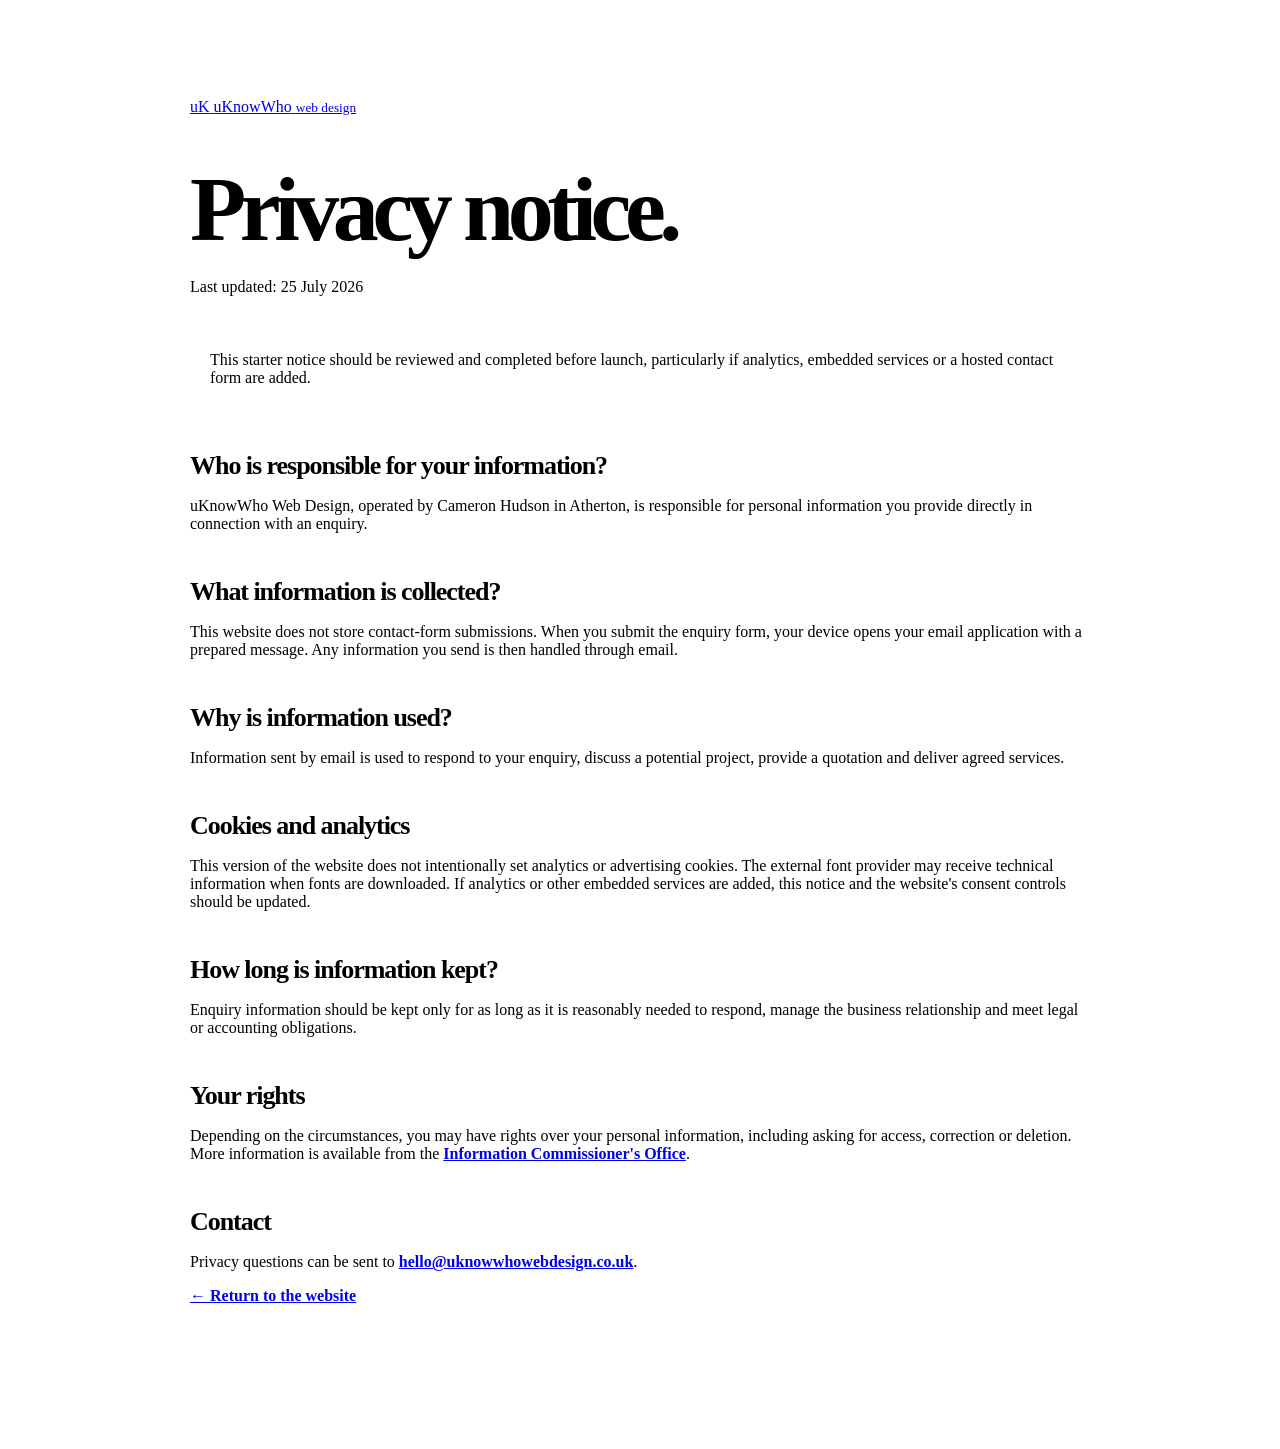
==== privacy.html @ abe8e31f "Add files via upload" ====
<!doctype html>
<html lang="en">
  <head>
    <meta charset="UTF-8" />
    <meta name="viewport" content="width=device-width, initial-scale=1" />
    <meta name="robots" content="noindex" />
    <meta name="theme-color" content="#11120f" />
    <title>Privacy | uKnowWho Web Design</title>
    <link rel="preconnect" href="https://fonts.googleapis.com" />
    <link rel="preconnect" href="https://fonts.gstatic.com" crossorigin />
    <link
      href="https://fonts.googleapis.com/css2?family=Manrope:wght@400;600;700;800&family=Space+Grotesk:wght@500;600;700&display=swap"
      rel="stylesheet"
    />
    <link rel="stylesheet" href="app/globals.css" />
    <style>
      .legal-shell {
        max-width: 900px;
        margin: 0 auto;
        padding: 90px 22px 120px;
      }

      .legal-shell h1 {
        margin: 50px 0 25px;
        font-family: var(--display);
        font-size: clamp(52px, 9vw, 92px);
        letter-spacing: -0.07em;
        line-height: 0.95;
      }

      .legal-shell h2 {
        margin: 44px 0 10px;
        font-family: var(--display);
        font-size: 26px;
        letter-spacing: -0.04em;
      }

      .legal-shell p,
      .legal-shell li {
        color: var(--grey);
      }

      .legal-shell a:not(.brand) {
        border-bottom: 1px solid var(--ink);
        font-weight: 700;
      }

      .legal-note {
        margin: 35px 0;
        padding: 20px;
        background: var(--acid);
        border: 1px solid var(--ink);
        color: var(--ink) !important;
      }
    </style>
  </head>
  <body>
    <article class="legal-shell">
      <a class="brand" href="index.html">
        <span class="brand-mark">uK</span>
        <span>uKnowWho</span>
        <small>web design</small>
      </a>
      <h1>Privacy notice.</h1>
      <p>Last updated: 25 July 2026</p>
      <p class="legal-note">
        This starter notice should be reviewed and completed before launch,
        particularly if analytics, embedded services or a hosted contact form
        are added.
      </p>

      <h2>Who is responsible for your information?</h2>
      <p>
        uKnowWho Web Design, operated by Cameron Hudson in Atherton, is
        responsible for personal information you provide directly in connection
        with an enquiry.
      </p>

      <h2>What information is collected?</h2>
      <p>
        This website does not store contact-form submissions. When you submit
        the enquiry form, your device opens your email application with a
        prepared message. Any information you send is then handled through
        email.
      </p>

      <h2>Why is information used?</h2>
      <p>
        Information sent by email is used to respond to your enquiry, discuss a
        potential project, provide a quotation and deliver agreed services.
      </p>

      <h2>Cookies and analytics</h2>
      <p>
        This version of the website does not intentionally set analytics or
        advertising cookies. The external font provider may receive technical
        information when fonts are downloaded. If analytics or other embedded
        services are added, this notice and the website's consent controls
        should be updated.
      </p>

      <h2>How long is information kept?</h2>
      <p>
        Enquiry information should be kept only for as long as it is reasonably
        needed to respond, manage the business relationship and meet legal or
        accounting obligations.
      </p>

      <h2>Your rights</h2>
      <p>
        Depending on the circumstances, you may have rights over your personal
        information, including asking for access, correction or deletion. More
        information is available from the
        <a href="https://ico.org.uk/for-the-public/" rel="noreferrer">
          Information Commissioner's Office</a
        >.
      </p>

      <h2>Contact</h2>
      <p>
        Privacy questions can be sent to
        <a href="mailto:hello@uknowwhowebdesign.co.uk">
          hello@uknowwhowebdesign.co.uk</a
        >.
      </p>

      <p><a href="index.html">← Return to the website</a></p>
    </article>
  </body>
</html>
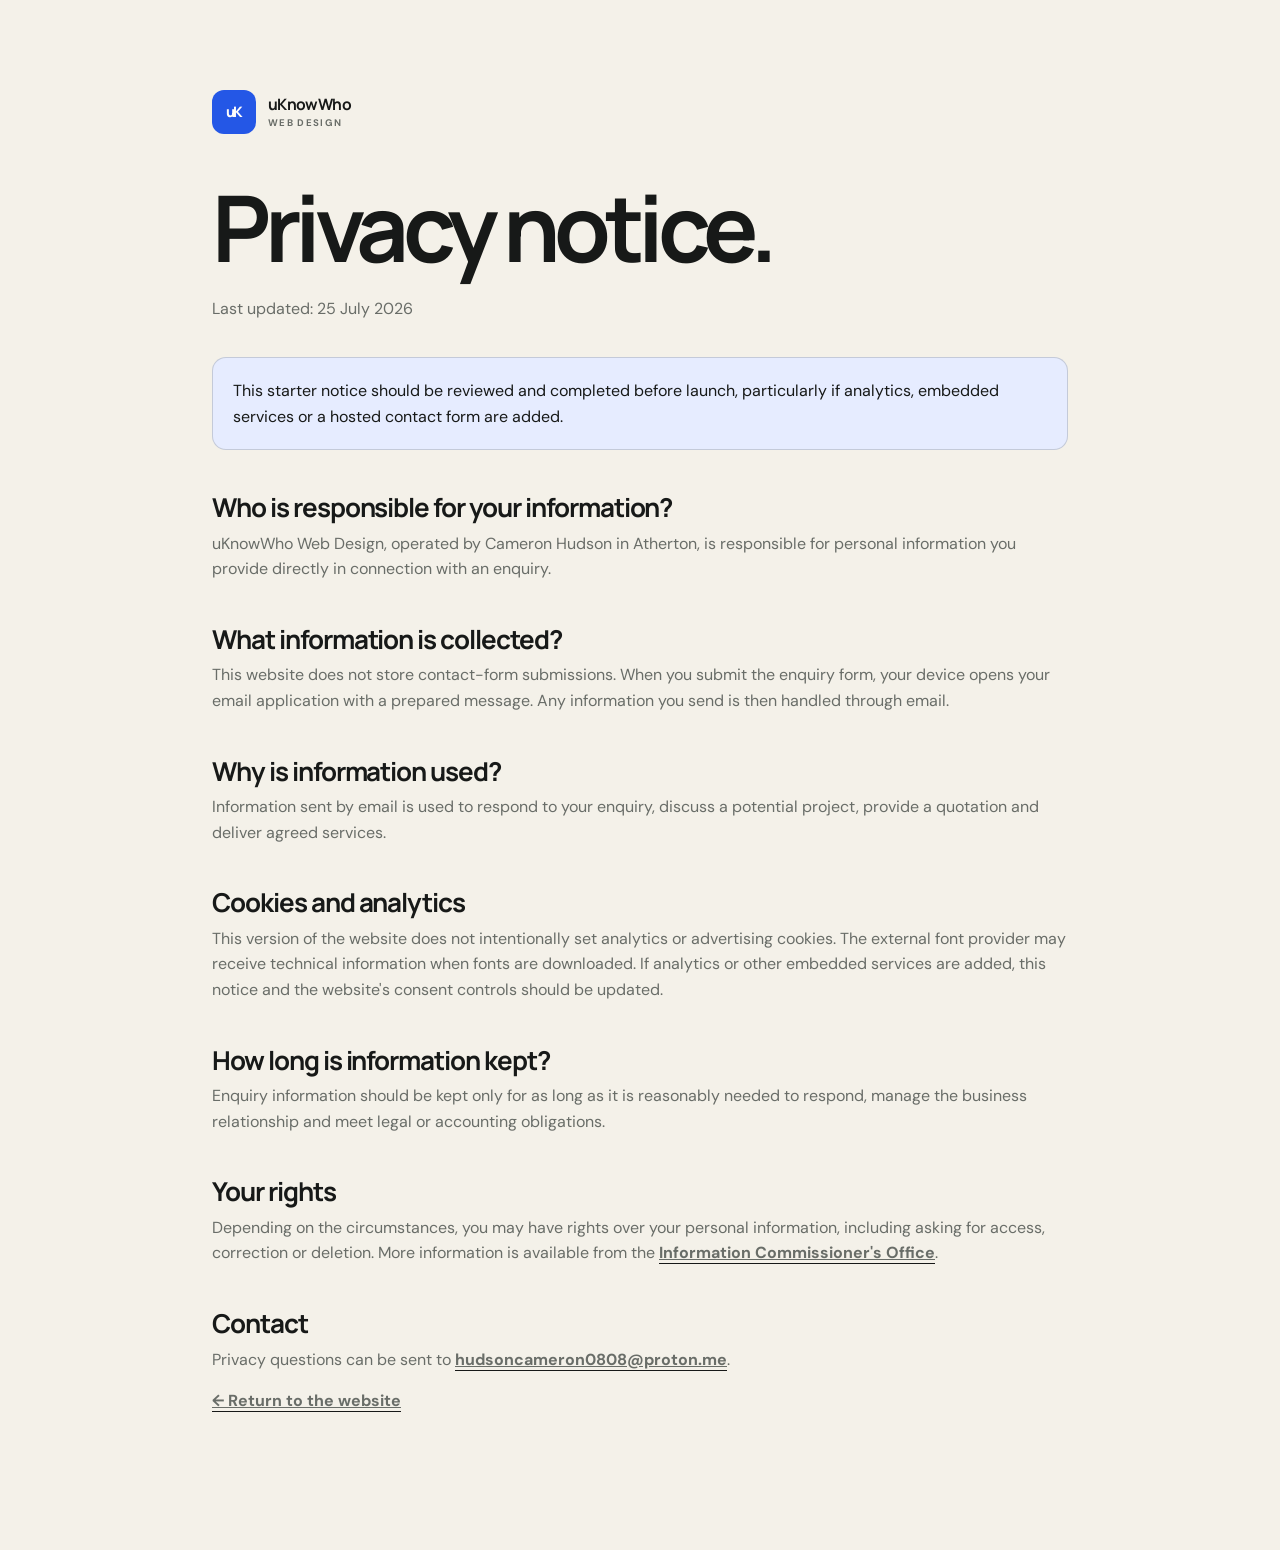
==== commit c940f363: "Redesign website for a more credible local brand" ====
--- a/privacy.html
+++ b/privacy.html
@@ -4,12 +4,12 @@
     <meta charset="UTF-8" />
     <meta name="viewport" content="width=device-width, initial-scale=1" />
     <meta name="robots" content="noindex" />
-    <meta name="theme-color" content="#11120f" />
+    <meta name="theme-color" content="#171918" />
     <title>Privacy | uKnowWho Web Design</title>
     <link rel="preconnect" href="https://fonts.googleapis.com" />
     <link rel="preconnect" href="https://fonts.gstatic.com" crossorigin />
     <link
-      href="https://fonts.googleapis.com/css2?family=Manrope:wght@400;600;700;800&family=Space+Grotesk:wght@500;600;700&display=swap"
+      href="https://fonts.googleapis.com/css2?family=DM+Sans:wght@400;500;600;700&family=Manrope:wght@500;600;700;800&display=swap"
       rel="stylesheet"
     />
     <link rel="stylesheet" href="app/globals.css" />
@@ -22,7 +22,7 @@
 
       .legal-shell h1 {
         margin: 50px 0 25px;
-        font-family: var(--display);
+        font-family: var(--font-display);
         font-size: clamp(52px, 9vw, 92px);
         letter-spacing: -0.07em;
         line-height: 0.95;
@@ -30,14 +30,14 @@
 
       .legal-shell h2 {
         margin: 44px 0 10px;
-        font-family: var(--display);
+        font-family: var(--font-display);
         font-size: 26px;
         letter-spacing: -0.04em;
       }
 
       .legal-shell p,
       .legal-shell li {
-        color: var(--grey);
+        color: var(--muted);
       }
 
       .legal-shell a:not(.brand) {
@@ -48,8 +48,9 @@
       .legal-note {
         margin: 35px 0;
         padding: 20px;
-        background: var(--acid);
-        border: 1px solid var(--ink);
+        border: 1px solid var(--line);
+        border-radius: 14px;
+        background: #e6ecff;
         color: var(--ink) !important;
       }
     </style>
@@ -58,8 +59,10 @@
     <article class="legal-shell">
       <a class="brand" href="index.html">
         <span class="brand-mark">uK</span>
-        <span>uKnowWho</span>
-        <small>web design</small>
+        <span class="brand-name">
+          <strong>uKnowWho</strong>
+          <small>Web Design</small>
+        </span>
       </a>
       <h1>Privacy notice.</h1>
       <p>Last updated: 25 July 2026</p>
@@ -119,12 +122,12 @@
       <h2>Contact</h2>
       <p>
         Privacy questions can be sent to
-        <a href="mailto:hello@uknowwhowebdesign.co.uk">
-          hello@uknowwhowebdesign.co.uk</a
+        <a href="mailto:hudsoncameron0808@proton.me">
+          hudsoncameron0808@proton.me</a
         >.
       </p>
 
-      <p><a href="index.html">← Return to the website</a></p>
+      <p><a href="index.html">&larr; Return to the website</a></p>
     </article>
   </body>
 </html>
--- a/app/globals.css
+++ b/app/globals.css
@@ -0,0 +1,1450 @@
+:root {
+  --ink: #171918;
+  --ink-soft: #242725;
+  --paper: #f4f1e9;
+  --paper-deep: #e8e3d8;
+  --white: #fffdfa;
+  --blue: #2457e6;
+  --blue-dark: #173ca8;
+  --muted: #696d68;
+  --line: rgba(23, 25, 24, 0.16);
+  --line-light: rgba(255, 255, 255, 0.16);
+  --shadow: 0 24px 70px rgba(30, 35, 31, 0.14);
+  --radius: 20px;
+  --shell: min(1180px, calc(100% - 48px));
+  --font-body: "DM Sans", Arial, sans-serif;
+  --font-display: "Manrope", Arial, sans-serif;
+}
+
+* {
+  box-sizing: border-box;
+}
+
+html {
+  scroll-behavior: smooth;
+  scroll-padding-top: 92px;
+}
+
+body {
+  margin: 0;
+  overflow-x: hidden;
+  color: var(--ink);
+  background: var(--paper);
+  font-family: var(--font-body);
+  font-size: 16px;
+  line-height: 1.6;
+  -webkit-font-smoothing: antialiased;
+}
+
+button,
+input,
+textarea {
+  font: inherit;
+}
+
+a {
+  color: inherit;
+}
+
+img {
+  display: block;
+  max-width: 100%;
+}
+
+h1,
+h2,
+h3,
+p {
+  margin-top: 0;
+}
+
+h1,
+h2,
+h3 {
+  font-family: var(--font-display);
+  line-height: 1.02;
+  letter-spacing: -0.05em;
+}
+
+h1 {
+  max-width: 780px;
+  margin-bottom: 28px;
+  font-size: clamp(4rem, 7.6vw, 7.5rem);
+  font-weight: 700;
+}
+
+h1 em {
+  display: block;
+  color: var(--blue);
+  font-style: normal;
+}
+
+h2 {
+  margin-bottom: 20px;
+  font-size: clamp(2.7rem, 5.2vw, 5.1rem);
+}
+
+h3 {
+  margin-bottom: 14px;
+  font-size: clamp(1.45rem, 2vw, 2rem);
+}
+
+p {
+  color: var(--muted);
+}
+
+.shell {
+  width: var(--shell);
+  margin-inline: auto;
+}
+
+.announcement {
+  color: rgba(255, 255, 255, 0.7);
+  background: var(--ink);
+  font-size: 0.7rem;
+  font-weight: 700;
+  letter-spacing: 0.08em;
+  text-transform: uppercase;
+}
+
+.announcement-inner {
+  min-height: 35px;
+  display: flex;
+  align-items: center;
+  justify-content: space-between;
+  gap: 20px;
+}
+
+.announcement-inner span:last-child::before {
+  content: "";
+  width: 7px;
+  height: 7px;
+  display: inline-block;
+  margin-right: 8px;
+  border-radius: 50%;
+  background: #64c889;
+  box-shadow: 0 0 0 4px rgba(100, 200, 137, 0.13);
+}
+
+.site-header {
+  position: sticky;
+  z-index: 50;
+  top: 0;
+  border-bottom: 1px solid var(--line);
+  background: rgba(244, 241, 233, 0.93);
+  backdrop-filter: blur(16px);
+}
+
+.header-inner {
+  min-height: 80px;
+  display: flex;
+  align-items: center;
+  justify-content: space-between;
+  gap: 32px;
+}
+
+.brand {
+  display: inline-flex;
+  align-items: center;
+  gap: 12px;
+  color: var(--ink);
+  text-decoration: none;
+}
+
+.brand-mark {
+  width: 44px;
+  height: 44px;
+  display: grid;
+  place-items: center;
+  border-radius: 12px;
+  color: var(--white);
+  background: var(--blue);
+  font-family: var(--font-display);
+  font-size: 0.9rem;
+  font-weight: 800;
+  letter-spacing: -0.07em;
+}
+
+.brand-name {
+  display: grid;
+  line-height: 1;
+}
+
+.brand-name strong {
+  font-family: var(--font-display);
+  font-size: 0.98rem;
+  letter-spacing: -0.04em;
+}
+
+.brand-name small {
+  margin-top: 5px;
+  color: var(--muted);
+  font-size: 0.6rem;
+  font-weight: 700;
+  letter-spacing: 0.14em;
+  text-transform: uppercase;
+}
+
+.site-nav {
+  display: flex;
+  align-items: center;
+  gap: 32px;
+  margin-left: auto;
+}
+
+.site-nav a {
+  color: #444844;
+  font-size: 0.82rem;
+  font-weight: 700;
+  text-decoration: none;
+}
+
+.site-nav a:hover,
+.site-nav a:focus-visible {
+  color: var(--blue);
+}
+
+.site-nav .nav-cta {
+  padding: 12px 17px;
+  border-radius: 10px;
+  color: var(--white);
+  background: var(--ink);
+}
+
+.site-nav .nav-cta:hover,
+.site-nav .nav-cta:focus-visible {
+  color: var(--white);
+  background: var(--blue);
+}
+
+.menu-button {
+  display: none;
+}
+
+.hero {
+  position: relative;
+  overflow: hidden;
+  border-bottom: 1px solid var(--line);
+  background:
+    linear-gradient(90deg, transparent 49.9%, rgba(23, 25, 24, 0.055) 50%, transparent 50.1%),
+    var(--paper);
+}
+
+.hero-grid {
+  min-height: 735px;
+  padding-block: 88px;
+  display: grid;
+  grid-template-columns: minmax(0, 1.15fr) minmax(360px, 0.55fr);
+  align-items: center;
+  gap: clamp(60px, 9vw, 130px);
+}
+
+.eyebrow,
+.kicker {
+  margin-bottom: 24px;
+  color: var(--blue);
+  font-size: 0.72rem;
+  font-weight: 800;
+  letter-spacing: 0.11em;
+  text-transform: uppercase;
+}
+
+.hero-intro {
+  max-width: 690px;
+  margin-bottom: 34px;
+  font-size: clamp(1.05rem, 1.6vw, 1.23rem);
+  line-height: 1.7;
+}
+
+.hero-actions {
+  display: flex;
+  flex-wrap: wrap;
+  gap: 12px;
+}
+
+.button {
+  min-height: 54px;
+  padding: 0 21px;
+  display: inline-flex;
+  align-items: center;
+  justify-content: center;
+  gap: 22px;
+  border: 1px solid transparent;
+  border-radius: 10px;
+  font-size: 0.84rem;
+  font-weight: 800;
+  text-decoration: none;
+  cursor: pointer;
+  transition:
+    transform 160ms ease,
+    background 160ms ease,
+    border-color 160ms ease;
+}
+
+.button:hover,
+.button:focus-visible {
+  transform: translateY(-2px);
+}
+
+.button-primary {
+  color: var(--white);
+  background: var(--blue);
+}
+
+.button-primary:hover,
+.button-primary:focus-visible {
+  background: var(--blue-dark);
+}
+
+.button-secondary {
+  border-color: var(--line);
+  color: var(--ink);
+  background: rgba(255, 255, 255, 0.35);
+}
+
+.button-secondary:hover,
+.button-secondary:focus-visible {
+  border-color: rgba(23, 25, 24, 0.38);
+  background: var(--white);
+}
+
+.button-light {
+  color: var(--ink);
+  background: var(--white);
+}
+
+.hero-points {
+  margin: 52px 0 0;
+  padding: 24px 0 0;
+  display: grid;
+  grid-template-columns: repeat(3, 1fr);
+  gap: 20px;
+  border-top: 1px solid var(--line);
+  list-style: none;
+}
+
+.hero-points li {
+  display: grid;
+  gap: 3px;
+}
+
+.hero-points strong {
+  font-family: var(--font-display);
+  font-size: 1rem;
+}
+
+.hero-points span {
+  color: var(--muted);
+  font-size: 0.72rem;
+}
+
+.package-card {
+  position: relative;
+  padding: 34px;
+  border: 1px solid var(--line);
+  border-radius: var(--radius);
+  background: var(--white);
+  box-shadow: var(--shadow);
+}
+
+.package-card::before {
+  content: "";
+  position: absolute;
+  top: 0;
+  right: 32px;
+  width: 72px;
+  height: 5px;
+  background: var(--blue);
+}
+
+.package-card-top {
+  display: flex;
+  align-items: center;
+  justify-content: space-between;
+  gap: 20px;
+}
+
+.package-card-top > span {
+  font-family: var(--font-display);
+  font-size: 1.12rem;
+  font-weight: 800;
+}
+
+.package-card-top small {
+  padding: 7px 9px;
+  border-radius: 999px;
+  color: var(--blue-dark);
+  background: #e6ecff;
+  font-size: 0.57rem;
+  font-weight: 800;
+  letter-spacing: 0.04em;
+  text-transform: uppercase;
+}
+
+.package-price {
+  margin: 40px 0 24px;
+  display: grid;
+  grid-template-columns: auto 1fr;
+  align-items: end;
+  column-gap: 10px;
+}
+
+.package-price > span {
+  padding-bottom: 14px;
+  color: var(--muted);
+  font-size: 0.72rem;
+  font-weight: 700;
+  text-transform: uppercase;
+}
+
+.package-price strong {
+  font-family: var(--font-display);
+  font-size: clamp(3.7rem, 5.8vw, 5.4rem);
+  letter-spacing: -0.08em;
+  line-height: 0.85;
+}
+
+.package-price small {
+  grid-column: 2;
+  margin-top: 8px;
+  color: var(--muted);
+  font-size: 0.67rem;
+}
+
+.package-card > p {
+  font-size: 0.86rem;
+}
+
+.package-card > ul {
+  margin: 28px 0;
+  padding: 25px 0;
+  display: grid;
+  gap: 12px;
+  border-block: 1px solid var(--line);
+  list-style: none;
+}
+
+.package-card > ul li {
+  position: relative;
+  padding-left: 25px;
+  font-size: 0.78rem;
+  font-weight: 700;
+}
+
+.package-card > ul li::before {
+  content: "✓";
+  position: absolute;
+  left: 0;
+  color: var(--blue);
+  font-weight: 900;
+}
+
+.package-card > a {
+  display: flex;
+  justify-content: space-between;
+  gap: 20px;
+  color: var(--ink);
+  font-size: 0.76rem;
+  font-weight: 800;
+  text-decoration: none;
+}
+
+.proof-bar {
+  color: var(--white);
+  background: var(--blue);
+}
+
+.proof-grid {
+  min-height: 78px;
+  display: grid;
+  grid-template-columns: repeat(4, 1fr);
+}
+
+.proof-grid p {
+  margin: 0;
+  padding: 0 22px;
+  display: flex;
+  align-items: center;
+  gap: 12px;
+  border-left: 1px solid rgba(255, 255, 255, 0.2);
+  color: rgba(255, 255, 255, 0.9);
+  font-size: 0.68rem;
+  font-weight: 700;
+}
+
+.proof-grid p:first-child {
+  padding-left: 0;
+  border-left: 0;
+}
+
+.proof-grid span {
+  color: rgba(255, 255, 255, 0.55);
+  font-size: 0.6rem;
+}
+
+.section {
+  padding-block: clamp(90px, 11vw, 150px);
+}
+
+.section-heading {
+  max-width: 820px;
+  margin-bottom: 60px;
+}
+
+.section-heading h2 {
+  margin-bottom: 0;
+}
+
+.split-heading {
+  max-width: none;
+  display: grid;
+  grid-template-columns: 1fr 0.55fr;
+  align-items: end;
+  gap: clamp(50px, 10vw, 140px);
+}
+
+.split-heading > p {
+  margin: 0;
+  font-size: 0.96rem;
+  line-height: 1.75;
+}
+
+.work-section {
+  background: #faf8f3;
+}
+
+.work-grid {
+  display: grid;
+  grid-template-columns: repeat(2, 1fr);
+  gap: 24px;
+}
+
+.project-card {
+  overflow: hidden;
+  border: 1px solid var(--line);
+  border-radius: var(--radius);
+  background: var(--white);
+  box-shadow: 0 15px 45px rgba(30, 35, 31, 0.08);
+}
+
+.project-image {
+  position: relative;
+  aspect-ratio: 16 / 9;
+  display: block;
+  overflow: hidden;
+  background: #d7d6d1;
+}
+
+.project-image img {
+  width: 100%;
+  height: 100%;
+  object-fit: cover;
+  object-position: top center;
+  transition: transform 400ms ease;
+}
+
+a.project-image:hover img {
+  transform: scale(1.018);
+}
+
+.project-image > span {
+  position: absolute;
+  right: 16px;
+  bottom: 16px;
+  padding: 9px 12px;
+  border-radius: 8px;
+  color: var(--white);
+  background: rgba(23, 25, 24, 0.9);
+  font-size: 0.67rem;
+  font-weight: 800;
+}
+
+.project-copy {
+  padding: 28px;
+  display: grid;
+  grid-template-columns: 1fr auto;
+  align-items: end;
+  gap: 30px;
+}
+
+.project-copy p {
+  margin-bottom: 8px;
+  color: var(--blue);
+  font-size: 0.64rem;
+  font-weight: 800;
+  letter-spacing: 0.08em;
+  text-transform: uppercase;
+}
+
+.project-copy h3 {
+  margin: 0;
+  font-size: clamp(1.4rem, 2.2vw, 2rem);
+}
+
+.project-copy ul {
+  margin: 0;
+  padding: 0;
+  display: grid;
+  gap: 4px;
+  color: var(--muted);
+  font-size: 0.68rem;
+  list-style: none;
+  text-align: right;
+}
+
+.concept-note {
+  max-width: 740px;
+  margin: 24px 0 0 auto;
+  font-size: 0.68rem;
+  text-align: right;
+}
+
+.package-section {
+  color: var(--white);
+  background: var(--ink);
+}
+
+.package-section .kicker {
+  color: #8eacff;
+}
+
+.package-section .split-heading > p {
+  color: rgba(255, 255, 255, 0.56);
+}
+
+.offer-grid {
+  display: grid;
+  grid-template-columns: 1.45fr 0.55fr;
+  gap: 18px;
+}
+
+.offer-main {
+  padding: clamp(34px, 6vw, 70px);
+  border: 1px solid var(--line-light);
+  border-radius: var(--radius);
+  background: var(--blue);
+}
+
+.offer-price {
+  margin-bottom: 46px;
+}
+
+.offer-price p {
+  margin-bottom: 14px;
+  color: rgba(255, 255, 255, 0.72);
+  font-size: 0.8rem;
+  font-weight: 700;
+}
+
+.offer-price strong {
+  display: block;
+  font-family: var(--font-display);
+  font-size: clamp(4.8rem, 9vw, 8.8rem);
+  letter-spacing: -0.09em;
+  line-height: 0.84;
+}
+
+.offer-price span {
+  display: block;
+  margin-top: 15px;
+  color: rgba(255, 255, 255, 0.65);
+  font-size: 0.66rem;
+  font-weight: 700;
+  letter-spacing: 0.08em;
+  text-transform: uppercase;
+}
+
+.offer-inclusions {
+  margin-bottom: 40px;
+  display: grid;
+  grid-template-columns: repeat(2, 1fr);
+  gap: 20px;
+}
+
+.offer-inclusions ul {
+  margin: 0;
+  padding: 0;
+  display: grid;
+  gap: 11px;
+  list-style: none;
+}
+
+.offer-inclusions li {
+  position: relative;
+  padding-left: 24px;
+  color: rgba(255, 255, 255, 0.86);
+  font-size: 0.77rem;
+  font-weight: 600;
+}
+
+.offer-inclusions li::before {
+  content: "✓";
+  position: absolute;
+  left: 0;
+  color: var(--white);
+}
+
+.offer-side {
+  padding: 34px;
+  border: 1px solid var(--line-light);
+  border-radius: var(--radius);
+  background: var(--ink-soft);
+}
+
+.offer-side h3 {
+  font-size: 2rem;
+}
+
+.care-price {
+  margin: 32px 0 20px;
+  color: var(--white);
+  font-family: var(--font-display);
+  font-size: 3.5rem;
+  font-weight: 800;
+  letter-spacing: -0.07em;
+}
+
+.care-price span {
+  color: rgba(255, 255, 255, 0.5);
+  font-family: var(--font-body);
+  font-size: 0.8rem;
+  letter-spacing: 0;
+}
+
+.offer-side > p:not(.kicker, .care-price) {
+  color: rgba(255, 255, 255, 0.56);
+  font-size: 0.82rem;
+}
+
+.offer-side > a {
+  color: #9ab5ff;
+  font-size: 0.76rem;
+  font-weight: 800;
+  text-decoration: none;
+}
+
+.ownership-note {
+  margin-top: 18px;
+  padding: 26px 30px;
+  display: flex;
+  align-items: center;
+  justify-content: space-between;
+  gap: 40px;
+  border: 1px solid var(--line-light);
+  border-radius: 14px;
+}
+
+.ownership-note strong {
+  font-family: var(--font-display);
+  font-size: 1.1rem;
+}
+
+.ownership-note p {
+  max-width: 650px;
+  margin: 0;
+  color: rgba(255, 255, 255, 0.5);
+  font-size: 0.78rem;
+}
+
+.about-section {
+  background: var(--paper-deep);
+}
+
+.about-grid {
+  display: grid;
+  grid-template-columns: minmax(260px, 0.6fr) 1.4fr;
+  align-items: center;
+  gap: clamp(60px, 11vw, 160px);
+}
+
+.about-mark {
+  aspect-ratio: 1;
+  padding: 32px;
+  display: flex;
+  flex-direction: column;
+  justify-content: space-between;
+  border-radius: var(--radius);
+  color: var(--white);
+  background: var(--blue);
+}
+
+.about-mark span {
+  font-family: var(--font-display);
+  font-size: clamp(5rem, 10vw, 9rem);
+  font-weight: 800;
+  letter-spacing: -0.1em;
+  line-height: 0.8;
+}
+
+.about-mark small {
+  font-size: 0.66rem;
+  font-weight: 800;
+  letter-spacing: 0.12em;
+  text-transform: uppercase;
+}
+
+.about-copy {
+  max-width: 700px;
+}
+
+.about-copy h2 {
+  margin-bottom: 34px;
+}
+
+.about-copy > p:not(.kicker) {
+  max-width: 650px;
+}
+
+.about-copy .about-lead {
+  color: var(--ink);
+  font-size: 1.18rem;
+  font-weight: 600;
+}
+
+.about-details {
+  margin-top: 36px;
+  padding-top: 22px;
+  display: flex;
+  flex-wrap: wrap;
+  gap: 12px 26px;
+  border-top: 1px solid var(--line);
+}
+
+.about-details span,
+.about-details a {
+  font-size: 0.72rem;
+  font-weight: 800;
+}
+
+.about-details a {
+  color: var(--blue);
+}
+
+.process-section {
+  background: var(--paper);
+}
+
+.process-list {
+  margin: 0;
+  padding: 0;
+  border-top: 1px solid var(--line);
+  list-style: none;
+}
+
+.process-list li {
+  min-height: 180px;
+  padding: 28px 0;
+  display: grid;
+  grid-template-columns: 90px 1fr auto;
+  align-items: center;
+  gap: 30px;
+  border-bottom: 1px solid var(--line);
+}
+
+.process-list li > span {
+  color: var(--blue);
+  font-size: 0.72rem;
+  font-weight: 800;
+}
+
+.process-list h3 {
+  margin-bottom: 8px;
+}
+
+.process-list p {
+  max-width: 650px;
+  margin: 0;
+  font-size: 0.84rem;
+}
+
+.process-list small {
+  padding: 9px 12px;
+  border: 1px solid var(--line);
+  border-radius: 999px;
+  color: var(--muted);
+  font-size: 0.63rem;
+  font-weight: 700;
+}
+
+.faq-section {
+  padding-top: 0;
+}
+
+.faq-grid {
+  padding-top: clamp(80px, 10vw, 130px);
+  display: grid;
+  grid-template-columns: 0.65fr 1.35fr;
+  gap: clamp(50px, 10vw, 140px);
+  border-top: 1px solid var(--line);
+}
+
+.faq-grid .section-heading {
+  margin: 0;
+}
+
+.faq-list details {
+  border-top: 1px solid var(--line);
+}
+
+.faq-list details:last-child {
+  border-bottom: 1px solid var(--line);
+}
+
+.faq-list summary {
+  min-height: 80px;
+  display: flex;
+  align-items: center;
+  justify-content: space-between;
+  gap: 20px;
+  font-family: var(--font-display);
+  font-size: 1rem;
+  font-weight: 800;
+  cursor: pointer;
+  list-style: none;
+}
+
+.faq-list summary::-webkit-details-marker {
+  display: none;
+}
+
+.faq-list summary span {
+  color: var(--blue);
+  font-size: 1.3rem;
+  transition: transform 160ms ease;
+}
+
+.faq-list details[open] summary span {
+  transform: rotate(45deg);
+}
+
+.faq-list details p {
+  max-width: 650px;
+  padding: 0 40px 25px 0;
+  font-size: 0.84rem;
+}
+
+.contact-section {
+  padding-block: clamp(80px, 10vw, 130px);
+  color: var(--white);
+  background: var(--blue);
+}
+
+.contact-grid {
+  display: grid;
+  grid-template-columns: 0.85fr 1.15fr;
+  align-items: center;
+  gap: clamp(55px, 9vw, 120px);
+}
+
+.contact-copy .kicker {
+  color: rgba(255, 255, 255, 0.68);
+}
+
+.contact-copy h2 {
+  font-size: clamp(3.2rem, 6vw, 6.2rem);
+}
+
+.contact-copy > p {
+  color: rgba(255, 255, 255, 0.68);
+}
+
+.contact-promises {
+  margin: 30px 0 0;
+  padding: 0;
+  display: grid;
+  gap: 10px;
+  list-style: none;
+}
+
+.contact-promises li {
+  position: relative;
+  padding-left: 26px;
+  color: rgba(255, 255, 255, 0.9);
+  font-size: 0.78rem;
+  font-weight: 700;
+}
+
+.contact-promises li::before {
+  content: "✓";
+  position: absolute;
+  left: 0;
+}
+
+.contact-details {
+  margin-top: 40px;
+  display: grid;
+  gap: 8px;
+}
+
+.contact-details > span {
+  color: rgba(255, 255, 255, 0.58);
+  font-size: 0.66rem;
+  font-weight: 700;
+  letter-spacing: 0.06em;
+  text-transform: uppercase;
+}
+
+.email-row {
+  display: flex;
+  flex-wrap: wrap;
+  align-items: center;
+  gap: 10px 14px;
+}
+
+.email-row a {
+  color: var(--white);
+  font-size: 0.9rem;
+  font-weight: 800;
+  overflow-wrap: anywhere;
+}
+
+.copy-email {
+  padding: 7px 11px;
+  border: 1px solid rgba(255, 255, 255, 0.32);
+  border-radius: 999px;
+  color: var(--white);
+  background: transparent;
+  font-size: 0.64rem;
+  font-weight: 800;
+  cursor: pointer;
+}
+
+.copy-email:hover,
+.copy-email:focus-visible {
+  background: rgba(255, 255, 255, 0.12);
+}
+
+.contact-form {
+  padding: clamp(26px, 4vw, 42px);
+  display: grid;
+  gap: 18px;
+  border-radius: var(--radius);
+  color: var(--ink);
+  background: var(--white);
+  box-shadow: 0 28px 80px rgba(18, 36, 96, 0.28);
+}
+
+.field-row {
+  display: grid;
+  grid-template-columns: repeat(2, 1fr);
+  gap: 14px;
+}
+
+.contact-form label {
+  display: grid;
+  gap: 8px;
+  font-size: 0.76rem;
+  font-weight: 800;
+}
+
+.contact-form label small {
+  color: var(--muted);
+  font-weight: 600;
+}
+
+.contact-form input,
+.contact-form textarea {
+  width: 100%;
+  border: 1px solid var(--line);
+  border-radius: 10px;
+  outline: none;
+  color: var(--ink);
+  background: #f5f3ed;
+}
+
+.contact-form input {
+  height: 52px;
+  padding: 0 14px;
+}
+
+.contact-form textarea {
+  min-height: 135px;
+  padding: 14px;
+  resize: vertical;
+}
+
+.contact-form input:focus,
+.contact-form textarea:focus {
+  border-color: var(--blue);
+  box-shadow: 0 0 0 3px rgba(36, 87, 230, 0.12);
+}
+
+.form-button {
+  width: 100%;
+}
+
+.form-note {
+  margin: -3px 0 0;
+  font-size: 0.67rem;
+  text-align: center;
+}
+
+footer {
+  padding: 56px 0 28px;
+  color: var(--white);
+  background: var(--ink);
+}
+
+.footer-grid {
+  padding-bottom: 42px;
+  display: grid;
+  grid-template-columns: 1fr 1fr auto;
+  align-items: center;
+  gap: 30px;
+  border-bottom: 1px solid var(--line-light);
+}
+
+.footer-brand {
+  color: var(--white);
+}
+
+.footer-brand .brand-name small {
+  color: rgba(255, 255, 255, 0.5);
+}
+
+.footer-grid > p {
+  margin: 0;
+  color: rgba(255, 255, 255, 0.5);
+  font-size: 0.76rem;
+}
+
+.footer-links {
+  display: flex;
+  gap: 20px;
+}
+
+.footer-links a {
+  color: rgba(255, 255, 255, 0.7);
+  font-size: 0.7rem;
+  font-weight: 700;
+  text-decoration: none;
+}
+
+.footer-bottom {
+  padding-top: 24px;
+  display: flex;
+  justify-content: space-between;
+  color: rgba(255, 255, 255, 0.34);
+  font-size: 0.61rem;
+  font-weight: 700;
+  letter-spacing: 0.05em;
+  text-transform: uppercase;
+}
+
+.mobile-cta {
+  display: none;
+}
+
+@media (max-width: 1000px) {
+  .menu-button {
+    width: 44px;
+    height: 44px;
+    display: grid;
+    place-content: center;
+    gap: 6px;
+    border: 1px solid var(--line);
+    border-radius: 10px;
+    background: transparent;
+  }
+
+  .menu-button span {
+    width: 19px;
+    height: 2px;
+    display: block;
+    background: var(--ink);
+  }
+
+  .site-nav {
+    position: absolute;
+    top: calc(100% + 8px);
+    right: 24px;
+    left: 24px;
+    display: none;
+    padding: 14px;
+    align-items: stretch;
+    border: 1px solid var(--line);
+    border-radius: 14px;
+    background: var(--white);
+    box-shadow: var(--shadow);
+  }
+
+  .site-nav.open {
+    display: grid;
+  }
+
+  .site-nav a {
+    padding: 11px 10px;
+  }
+
+  .site-nav .nav-cta {
+    text-align: center;
+  }
+
+  .hero-grid {
+    min-height: 0;
+    grid-template-columns: 1fr;
+  }
+
+  .package-card {
+    max-width: 650px;
+  }
+
+  .proof-grid {
+    grid-template-columns: repeat(2, 1fr);
+  }
+
+  .proof-grid p {
+    min-height: 65px;
+    border-bottom: 1px solid rgba(255, 255, 255, 0.2);
+  }
+
+  .proof-grid p:nth-child(odd) {
+    padding-left: 0;
+    border-left: 0;
+  }
+
+  .work-grid,
+  .about-grid,
+  .contact-grid,
+  .faq-grid {
+    grid-template-columns: 1fr;
+  }
+
+  .about-mark {
+    max-width: 420px;
+  }
+
+  .offer-grid {
+    grid-template-columns: 1fr;
+  }
+
+  .split-heading {
+    grid-template-columns: 1fr 0.65fr;
+    gap: 45px;
+  }
+}
+
+@media (max-width: 700px) {
+  :root {
+    --shell: min(100% - 30px, 1180px);
+  }
+
+  body {
+    padding-bottom: 76px;
+  }
+
+  h1 {
+    font-size: clamp(3.25rem, 15.5vw, 5rem);
+  }
+
+  h2 {
+    font-size: clamp(2.45rem, 12vw, 3.75rem);
+  }
+
+  .announcement-inner {
+    justify-content: center;
+  }
+
+  .announcement-inner span:first-child {
+    display: none;
+  }
+
+  .header-inner {
+    min-height: 70px;
+  }
+
+  .hero {
+    background: var(--paper);
+  }
+
+  .hero-grid {
+    padding-block: 62px 70px;
+    gap: 55px;
+  }
+
+  .hero-actions {
+    display: grid;
+  }
+
+  .button {
+    width: 100%;
+  }
+
+  .hero-points {
+    grid-template-columns: 1fr;
+    gap: 14px;
+  }
+
+  .hero-points li {
+    grid-template-columns: 120px 1fr;
+    align-items: center;
+  }
+
+  .package-card {
+    padding: 27px;
+  }
+
+  .package-card-top {
+    align-items: flex-start;
+    flex-direction: column;
+  }
+
+  .proof-grid {
+    grid-template-columns: 1fr;
+  }
+
+  .proof-grid p,
+  .proof-grid p:nth-child(odd) {
+    min-height: 58px;
+    padding-inline: 0;
+    border-left: 0;
+  }
+
+  .section {
+    padding-block: 86px;
+  }
+
+  .split-heading {
+    display: block;
+  }
+
+  .split-heading > p {
+    margin-top: 24px;
+  }
+
+  .section-heading {
+    margin-bottom: 42px;
+  }
+
+  .work-grid {
+    gap: 17px;
+  }
+
+  .project-copy {
+    grid-template-columns: 1fr;
+  }
+
+  .project-copy ul {
+    text-align: left;
+  }
+
+  .concept-note {
+    text-align: left;
+  }
+
+  .offer-main,
+  .offer-side {
+    padding: 28px;
+  }
+
+  .offer-inclusions {
+    grid-template-columns: 1fr;
+  }
+
+  .ownership-note {
+    align-items: flex-start;
+    flex-direction: column;
+    gap: 10px;
+  }
+
+  .about-grid {
+    gap: 48px;
+  }
+
+  .about-mark {
+    max-width: 100%;
+  }
+
+  .process-list li {
+    min-height: 0;
+    padding-block: 30px;
+    grid-template-columns: 48px 1fr;
+    align-items: start;
+  }
+
+  .process-list li > small {
+    grid-column: 2;
+    width: fit-content;
+  }
+
+  .faq-grid {
+    padding-top: 80px;
+  }
+
+  .field-row {
+    grid-template-columns: 1fr;
+  }
+
+  .contact-form {
+    padding: 23px;
+  }
+
+  .footer-grid {
+    grid-template-columns: 1fr;
+  }
+
+  .footer-links {
+    flex-wrap: wrap;
+  }
+
+  .footer-bottom {
+    align-items: flex-start;
+    flex-direction: column;
+    gap: 8px;
+  }
+
+  .mobile-cta {
+    position: fixed;
+    z-index: 60;
+    right: 10px;
+    bottom: 10px;
+    left: 10px;
+    min-height: 62px;
+    padding: 8px 9px 8px 16px;
+    display: flex;
+    align-items: center;
+    justify-content: space-between;
+    gap: 14px;
+    border: 1px solid rgba(255, 255, 255, 0.12);
+    border-radius: 12px;
+    color: var(--white);
+    background: var(--ink);
+    box-shadow: 0 16px 42px rgba(23, 25, 24, 0.3);
+  }
+
+  .mobile-cta div {
+    display: grid;
+    line-height: 1.2;
+  }
+
+  .mobile-cta span {
+    color: rgba(255, 255, 255, 0.55);
+    font-size: 0.58rem;
+  }
+
+  .mobile-cta strong {
+    font-size: 1rem;
+  }
+
+  .mobile-cta a {
+    padding: 11px 14px;
+    border-radius: 8px;
+    color: var(--white);
+    background: var(--blue);
+    font-size: 0.73rem;
+    font-weight: 800;
+    text-decoration: none;
+  }
+}
+
+@media (prefers-reduced-motion: reduce) {
+  html {
+    scroll-behavior: auto;
+  }
+
+  *,
+  *::before,
+  *::after {
+    transition-duration: 0.01ms !important;
+  }
+}
